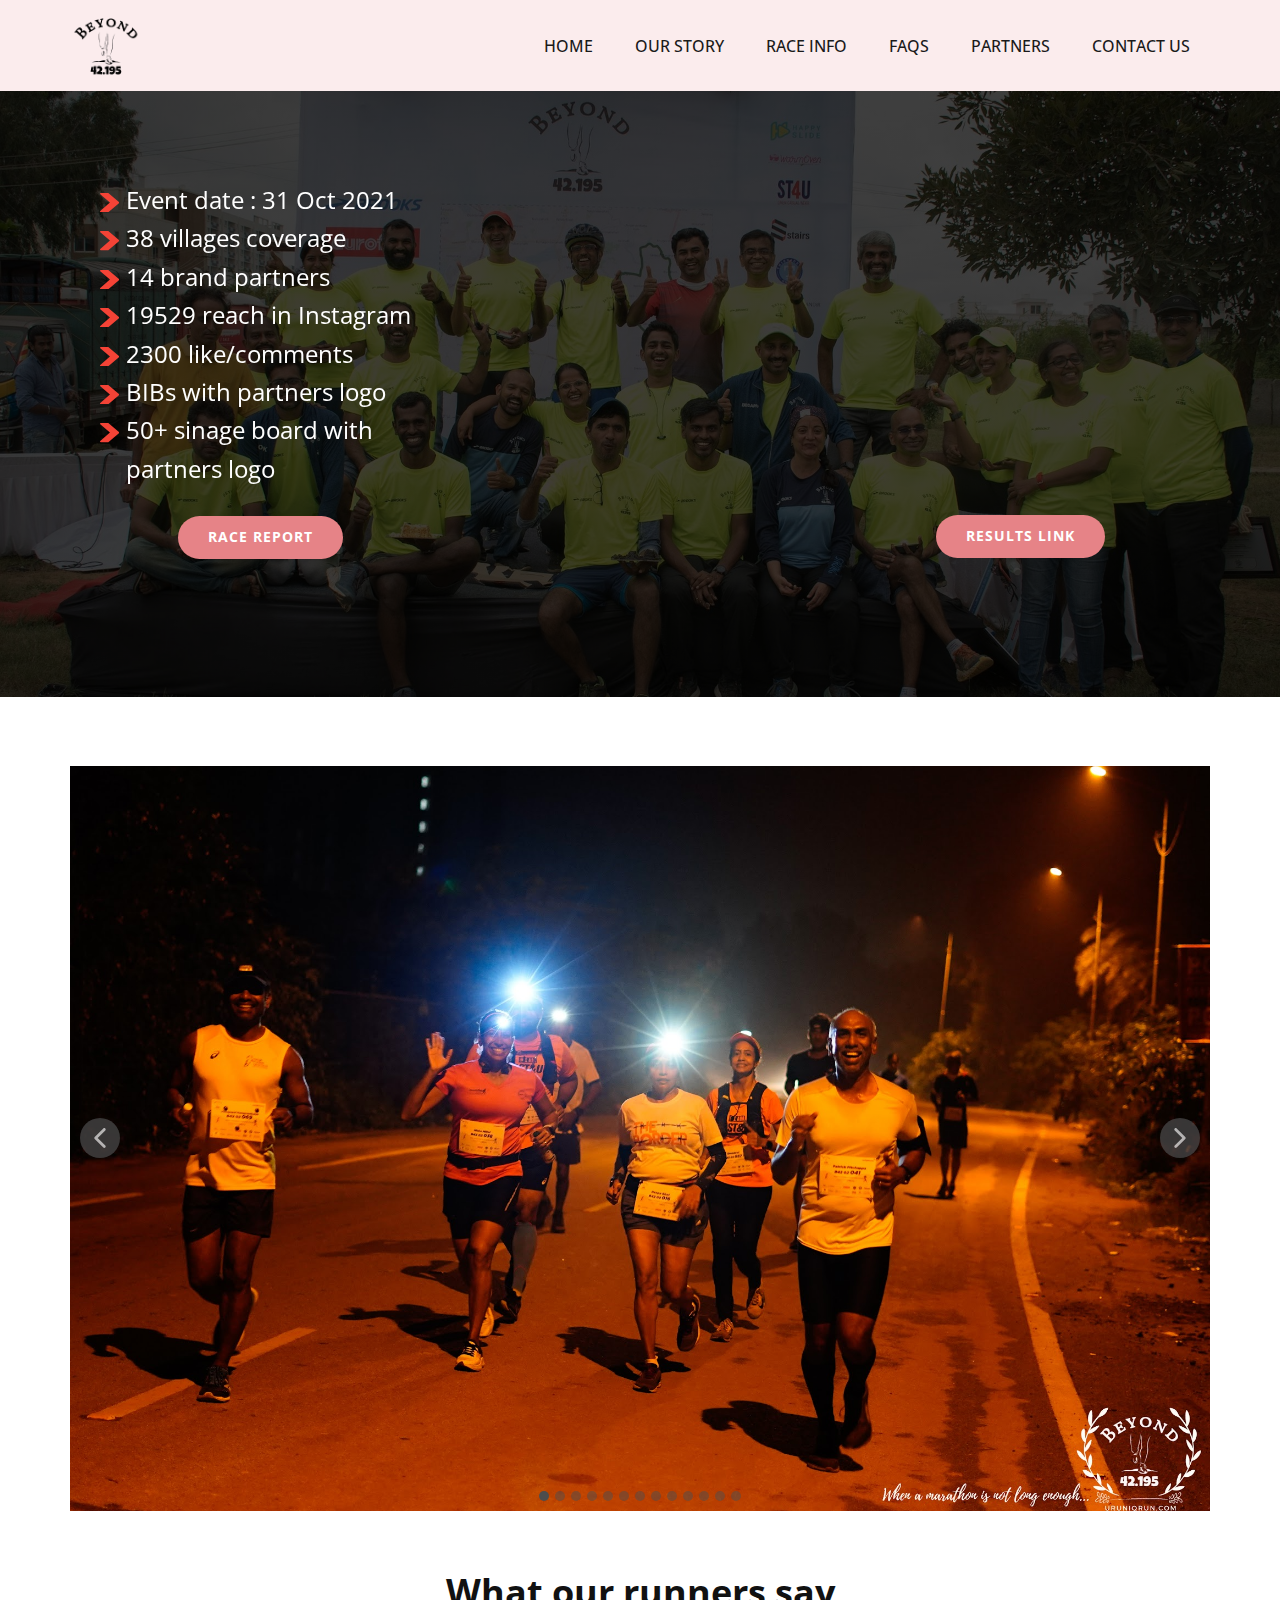
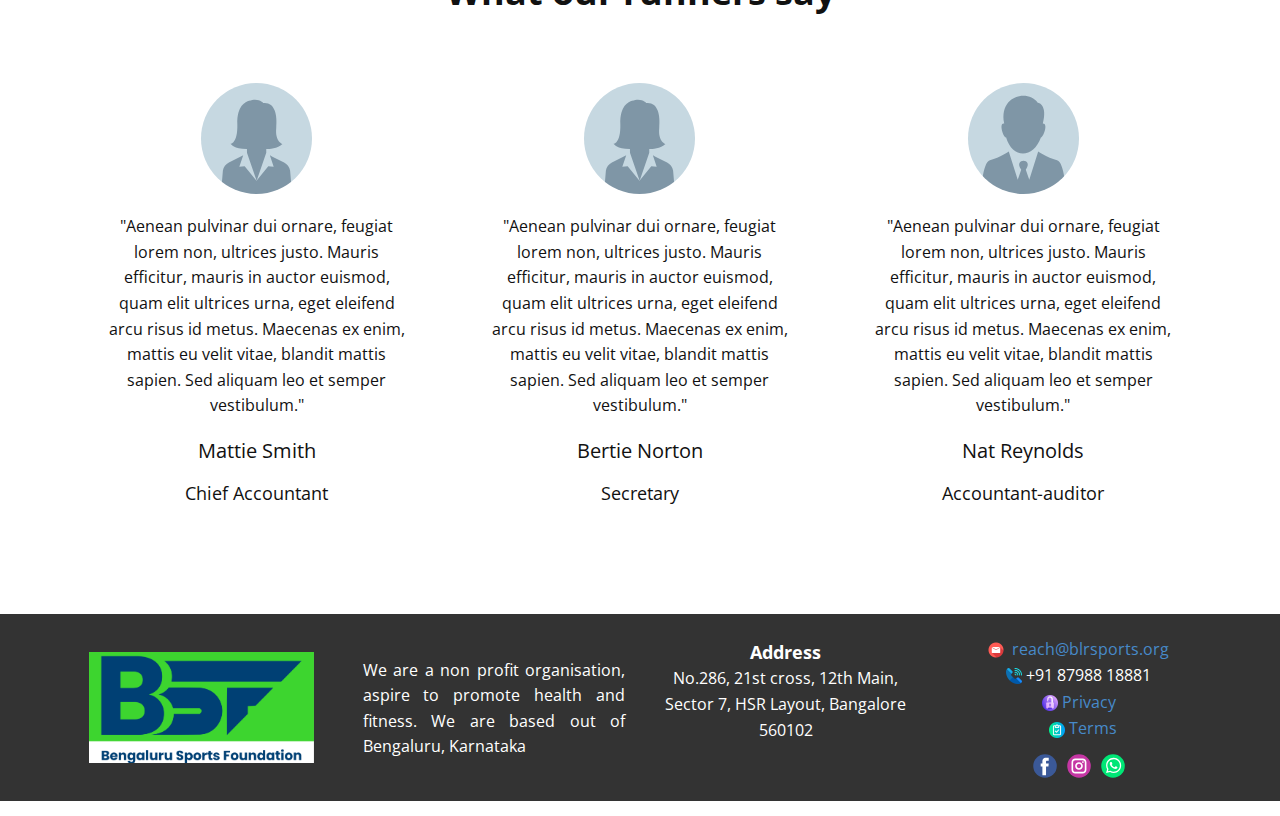
==== beyond_2nd.html @ 125b5e36 "first" ====
<!DOCTYPE html>
<html style="font-size: 16px;" lang="en"><head>
    <meta name="viewport" content="width=device-width, initial-scale=1.0">
    <meta charset="utf-8">
    <meta name="keywords" content="">
    <meta name="description" content="">
    <title>beyond_2nd</title>
    <link rel="stylesheet" href="nicepage.css" media="screen">
<link rel="stylesheet" href="beyond_2nd.css" media="screen">
    <script class="u-script" type="text/javascript" src="jquery.js" defer=""></script>
    <script class="u-script" type="text/javascript" src="nicepage.js" defer=""></script>
    <meta name="generator" content="Nicepage 4.13.4, nicepage.com">
    <link id="u-theme-google-font" rel="stylesheet" href="https://fonts.googleapis.com/css?family=Roboto:100,100i,300,300i,400,400i,500,500i,700,700i,900,900i|Open+Sans:300,300i,400,400i,500,500i,600,600i,700,700i,800,800i">
    <link id="u-page-google-font" rel="stylesheet" href="https://fonts.googleapis.com/css?family=Open+Sans:300,300i,400,400i,500,500i,600,600i,700,700i,800,800i">
    
    
    
    
    <script type="application/ld+json">{
		"@context": "http://schema.org",
		"@type": "Organization",
		"name": "Beyond42",
		"logo": "images/logo.png",
		"sameAs": [
				"https://www.facebook.com/Beyond42195-102800038735373/",
				"https://www.instagram.com/beyond42.195/",
				"https://wa.me/8978818881"
		]
}</script>
    <meta name="theme-color" content="#478ac9">
    <meta property="og:title" content="beyond_2nd">
    <meta property="og:description" content="">
    <meta property="og:type" content="website">
  </head>
  <body class="u-body u-xl-mode"><header class="u-align-right u-clearfix u-header u-palette-2-light-3 u-sticky u-sticky-6d81 u-header" id="sec-6bc1"><div class="u-clearfix u-sheet u-sheet-1">
        <a href="Home.html" data-page-id="2888325626" class="u-image u-logo u-image-1" data-image-width="316" data-image-height="316" title="Home">
          <img src="images/logo.png" class="u-logo-image u-logo-image-1">
        </a>
        <nav class="u-align-right u-menu u-menu-dropdown u-menu-open-right u-offcanvas u-menu-1">
          <div class="menu-collapse" style="font-size: 1rem; letter-spacing: 0px; text-transform: uppercase; font-weight: 500;">
            <a class="u-button-style u-custom-active-border-color u-custom-active-color u-custom-border u-custom-border-color u-custom-borders u-custom-hover-border-color u-custom-hover-color u-custom-left-right-menu-spacing u-custom-padding-bottom u-custom-text-active-color u-custom-text-color u-custom-text-hover-color u-custom-top-bottom-menu-spacing u-nav-link u-text-active-palette-1-base u-text-hover-palette-2-base" href="#">
              <svg class="u-svg-link" viewBox="0 0 24 24"><use xmlns:xlink="http://www.w3.org/1999/xlink" xlink:href="#menu-hamburger"></use></svg>
              <svg class="u-svg-content" version="1.1" id="menu-hamburger" viewBox="0 0 16 16" x="0px" y="0px" xmlns:xlink="http://www.w3.org/1999/xlink" xmlns="http://www.w3.org/2000/svg"><g><rect y="1" width="16" height="2"></rect><rect y="7" width="16" height="2"></rect><rect y="13" width="16" height="2"></rect>
</g></svg>
            </a>
          </div>
          <div class="u-custom-menu u-nav-container">
            <ul class="u-nav u-spacing-2 u-unstyled u-nav-1"><li class="u-nav-item"><a class="u-active-palette-2-base u-border-active-palette-1-base u-border-hover-palette-1-light-1 u-border-no-left u-border-no-right u-border-no-top u-button-style u-hover-palette-2-light-2 u-nav-link u-text-active-white u-text-grey-90 u-text-hover-black" href="Home.html#landing" data-page-id="2888325626" style="padding: 10px 20px;">Home</a>
</li><li class="u-nav-item"><a class="u-active-palette-2-base u-border-active-palette-1-base u-border-hover-palette-1-light-1 u-border-no-left u-border-no-right u-border-no-top u-button-style u-hover-palette-2-light-2 u-nav-link u-text-active-white u-text-grey-90 u-text-hover-black" href="Home.html#our-story" data-page-id="2888325626" style="padding: 10px 20px;">Our Story</a>
</li><li class="u-nav-item"><a class="u-active-palette-2-base u-border-active-palette-1-base u-border-hover-palette-1-light-1 u-border-no-left u-border-no-right u-border-no-top u-button-style u-hover-palette-2-light-2 u-nav-link u-text-active-white u-text-grey-90 u-text-hover-black" href="Home.html#race-info" data-page-id="2888325626" style="padding: 10px 20px;">Race Info</a>
</li><li class="u-nav-item"><a class="u-active-palette-2-base u-border-active-palette-1-base u-border-hover-palette-1-light-1 u-border-no-left u-border-no-right u-border-no-top u-button-style u-hover-palette-2-light-2 u-nav-link u-text-active-white u-text-grey-90 u-text-hover-black" href="Home.html#faq" data-page-id="2888325626" style="padding: 10px 20px;">FAQs</a>
</li><li class="u-nav-item"><a class="u-active-palette-2-base u-border-active-palette-1-base u-border-hover-palette-1-light-1 u-border-no-left u-border-no-right u-border-no-top u-button-style u-hover-palette-2-light-2 u-nav-link u-text-active-white u-text-grey-90 u-text-hover-black" href="Home.html#partners" data-page-id="2888325626" style="padding: 10px 20px;">Partners</a>
</li><li class="u-nav-item"><a class="u-active-palette-2-base u-border-active-palette-1-base u-border-hover-palette-1-light-1 u-border-no-left u-border-no-right u-border-no-top u-button-style u-hover-palette-2-light-2 u-nav-link u-text-active-white u-text-grey-90 u-text-hover-black" href="Home.html#contact" data-page-id="2888325626" style="padding: 10px 20px;">Contact us</a>
</li></ul>
          </div>
          <div class="u-custom-menu u-nav-container-collapse">
            <div class="u-black u-container-style u-inner-container-layout u-opacity u-opacity-95 u-sidenav">
              <div class="u-inner-container-layout u-sidenav-overflow">
                <div class="u-menu-close"></div>
                <ul class="u-align-center u-nav u-popupmenu-items u-unstyled u-nav-2"><li class="u-nav-item"><a class="u-button-style u-nav-link" href="Home.html#landing" data-page-id="2888325626">Home</a>
</li><li class="u-nav-item"><a class="u-button-style u-nav-link" href="Home.html#our-story" data-page-id="2888325626">Our Story</a>
</li><li class="u-nav-item"><a class="u-button-style u-nav-link" href="Home.html#race-info" data-page-id="2888325626">Race Info</a>
</li><li class="u-nav-item"><a class="u-button-style u-nav-link" href="Home.html#faq" data-page-id="2888325626">FAQs</a>
</li><li class="u-nav-item"><a class="u-button-style u-nav-link" href="Home.html#partners" data-page-id="2888325626">Partners</a>
</li><li class="u-nav-item"><a class="u-button-style u-nav-link" href="Home.html#contact" data-page-id="2888325626">Contact us</a>
</li></ul>
              </div>
            </div>
            <div class="u-black u-menu-overlay u-opacity u-opacity-70"></div>
          </div>
        </nav>
      </div></header> 
    <section class="u-clearfix u-image u-shading u-section-1" id="sec-5881" data-image-width="2073" data-image-height="1382">
      <div class="u-clearfix u-sheet u-sheet-1">
        <div class="u-clearfix u-expanded-width u-layout-wrap u-layout-wrap-1">
          <div class="u-layout">
            <div class="u-layout-row">
              <div class="u-container-style u-layout-cell u-size-20 u-layout-cell-1">
                <div class="u-container-layout u-container-layout-1">
                  <ul class="u-custom-font u-custom-list u-font-open-sans u-text u-text-1" data-animation-name="customAnimationIn" data-animation-duration="2000">
                    <li>
                      <div class="u-list-icon u-list-icon-1">
                        <svg class="u-svg-content" viewBox="0 0 416.006 416.006" id="svg-2e54"><path d="m410.406 195.843-224-192c-2.88-2.496-6.592-3.84-10.4-3.84h-160c-6.688 0-12.672 4.16-15.008 10.464-2.336 6.272-.48 13.344 4.608 17.696l209.824 179.84-209.824 179.84c-5.088 4.384-6.912 11.424-4.608 17.728 2.336 6.272 8.32 10.432 15.008 10.432h160c3.808 0 7.52-1.376 10.4-3.84l224-192.032c3.584-3.04 5.6-7.456 5.6-12.128s-2.016-9.12-5.6-12.16z" fill="currentColor"></path></svg>
                      </div>Event date : 31 Oct 2021
                    </li>
                    <li>
                      <div class="u-list-icon u-list-icon-2">
                        <svg class="u-svg-content" viewBox="0 0 416.006 416.006" id="svg-2e54"><path d="m410.406 195.843-224-192c-2.88-2.496-6.592-3.84-10.4-3.84h-160c-6.688 0-12.672 4.16-15.008 10.464-2.336 6.272-.48 13.344 4.608 17.696l209.824 179.84-209.824 179.84c-5.088 4.384-6.912 11.424-4.608 17.728 2.336 6.272 8.32 10.432 15.008 10.432h160c3.808 0 7.52-1.376 10.4-3.84l224-192.032c3.584-3.04 5.6-7.456 5.6-12.128s-2.016-9.12-5.6-12.16z" fill="currentColor"></path></svg>
                      </div>38 villages coverage
                    </li>
                    <li>
                      <div class="u-list-icon u-list-icon-1">
                        <svg class="u-svg-content" viewBox="0 0 416.006 416.006" id="svg-2e54"><path d="m410.406 195.843-224-192c-2.88-2.496-6.592-3.84-10.4-3.84h-160c-6.688 0-12.672 4.16-15.008 10.464-2.336 6.272-.48 13.344 4.608 17.696l209.824 179.84-209.824 179.84c-5.088 4.384-6.912 11.424-4.608 17.728 2.336 6.272 8.32 10.432 15.008 10.432h160c3.808 0 7.52-1.376 10.4-3.84l224-192.032c3.584-3.04 5.6-7.456 5.6-12.128s-2.016-9.12-5.6-12.16z" fill="currentColor"></path></svg>
                      </div>14 brand partners
                    </li>
                    <li>
                      <div class="u-list-icon u-list-icon-1">
                        <svg class="u-svg-content" viewBox="0 0 416.006 416.006" id="svg-2e54"><path d="m410.406 195.843-224-192c-2.88-2.496-6.592-3.84-10.4-3.84h-160c-6.688 0-12.672 4.16-15.008 10.464-2.336 6.272-.48 13.344 4.608 17.696l209.824 179.84-209.824 179.84c-5.088 4.384-6.912 11.424-4.608 17.728 2.336 6.272 8.32 10.432 15.008 10.432h160c3.808 0 7.52-1.376 10.4-3.84l224-192.032c3.584-3.04 5.6-7.456 5.6-12.128s-2.016-9.12-5.6-12.16z" fill="currentColor"></path></svg>
                      </div> 19529 reach in Instagram&nbsp;
                    </li>
                    <li>
                      <div class="u-list-icon u-list-icon-1">
                        <svg class="u-svg-content" viewBox="0 0 416.006 416.006" id="svg-2e54"><path d="m410.406 195.843-224-192c-2.88-2.496-6.592-3.84-10.4-3.84h-160c-6.688 0-12.672 4.16-15.008 10.464-2.336 6.272-.48 13.344 4.608 17.696l209.824 179.84-209.824 179.84c-5.088 4.384-6.912 11.424-4.608 17.728 2.336 6.272 8.32 10.432 15.008 10.432h160c3.808 0 7.52-1.376 10.4-3.84l224-192.032c3.584-3.04 5.6-7.456 5.6-12.128s-2.016-9.12-5.6-12.16z" fill="currentColor"></path></svg>
                      </div>2300 like/comments
                    </li>
                    <li>
                      <div class="u-list-icon u-list-icon-6">
                        <svg class="u-svg-content" viewBox="0 0 416.006 416.006" id="svg-2e54"><path d="m410.406 195.843-224-192c-2.88-2.496-6.592-3.84-10.4-3.84h-160c-6.688 0-12.672 4.16-15.008 10.464-2.336 6.272-.48 13.344 4.608 17.696l209.824 179.84-209.824 179.84c-5.088 4.384-6.912 11.424-4.608 17.728 2.336 6.272 8.32 10.432 15.008 10.432h160c3.808 0 7.52-1.376 10.4-3.84l224-192.032c3.584-3.04 5.6-7.456 5.6-12.128s-2.016-9.12-5.6-12.16z" fill="currentColor"></path></svg>
                      </div>BIBs with partners logo
                    </li>
                    <li>
                      <div class="u-list-icon u-list-icon-1">
                        <svg class="u-svg-content" viewBox="0 0 416.006 416.006" id="svg-2e54"><path d="m410.406 195.843-224-192c-2.88-2.496-6.592-3.84-10.4-3.84h-160c-6.688 0-12.672 4.16-15.008 10.464-2.336 6.272-.48 13.344 4.608 17.696l209.824 179.84-209.824 179.84c-5.088 4.384-6.912 11.424-4.608 17.728 2.336 6.272 8.32 10.432 15.008 10.432h160c3.808 0 7.52-1.376 10.4-3.84l224-192.032c3.584-3.04 5.6-7.456 5.6-12.128s-2.016-9.12-5.6-12.16z" fill="currentColor"></path></svg>
                      </div>50+ sinage board with partners logo
                    </li>
                  </ul>
                  <a href="https://nicepage.review" class="u-border-none u-btn u-btn-round u-button-style u-hover-palette-2-light-3 u-palette-2-light-1 u-radius-50 u-btn-1"> RACE REPORT</a>
                </div>
              </div>
              <div class="u-container-style u-layout-cell u-size-20 u-layout-cell-2">
                <div class="u-container-layout u-valign-top u-container-layout-2">
                  <ul class="u-custom-font u-custom-list u-font-open-sans u-text u-text-default u-text-2" data-animation-name="customAnimationIn" data-animation-duration="1500" data-animation-delay="1750">
                    <li>
                      <div class="u-list-icon u-text-custom-color-2 u-list-icon-8">
                        <svg class="u-svg-content" viewBox="0 0 416.006 416.006" id="svg-db59"><path d="m410.406 195.843-224-192c-2.88-2.496-6.592-3.84-10.4-3.84h-160c-6.688 0-12.672 4.16-15.008 10.464-2.336 6.272-.48 13.344 4.608 17.696l209.824 179.84-209.824 179.84c-5.088 4.384-6.912 11.424-4.608 17.728 2.336 6.272 8.32 10.432 15.008 10.432h160c3.808 0 7.52-1.376 10.4-3.84l224-192.032c3.584-3.04 5.6-7.456 5.6-12.128s-2.016-9.12-5.6-12.16z" fill="currentColor"></path></svg>
                      </div>80 ultra marathoner registrations
                    </li>
                    <li>
                      <div class="u-list-icon u-text-custom-color-2 u-list-icon-9">
                        <svg class="u-svg-content" viewBox="0 0 416.006 416.006" id="svg-db59"><path d="m410.406 195.843-224-192c-2.88-2.496-6.592-3.84-10.4-3.84h-160c-6.688 0-12.672 4.16-15.008 10.464-2.336 6.272-.48 13.344 4.608 17.696l209.824 179.84-209.824 179.84c-5.088 4.384-6.912 11.424-4.608 17.728 2.336 6.272 8.32 10.432 15.008 10.432h160c3.808 0 7.52-1.376 10.4-3.84l224-192.032c3.584-3.04 5.6-7.456 5.6-12.128s-2.016-9.12-5.6-12.16z" fill="currentColor"></path></svg>
                      </div>Key runners from 15 running groups
                    </li>
                    <li>
                      <div class="u-list-icon u-text-custom-color-2 u-list-icon-10">
                        <svg class="u-svg-content" viewBox="0 0 416.006 416.006" id="svg-db59"><path d="m410.406 195.843-224-192c-2.88-2.496-6.592-3.84-10.4-3.84h-160c-6.688 0-12.672 4.16-15.008 10.464-2.336 6.272-.48 13.344 4.608 17.696l209.824 179.84-209.824 179.84c-5.088 4.384-6.912 11.424-4.608 17.728 2.336 6.272 8.32 10.432 15.008 10.432h160c3.808 0 7.52-1.376 10.4-3.84l224-192.032c3.584-3.04 5.6-7.456 5.6-12.128s-2.016-9.12-5.6-12.16z" fill="currentColor"></path></svg>
                      </div>35 debutants
                    </li>
                    <li>
                      <div class="u-list-icon u-text-custom-color-2 u-list-icon-11">
                        <svg class="u-svg-content" viewBox="0 0 416.006 416.006" id="svg-db59"><path d="m410.406 195.843-224-192c-2.88-2.496-6.592-3.84-10.4-3.84h-160c-6.688 0-12.672 4.16-15.008 10.464-2.336 6.272-.48 13.344 4.608 17.696l209.824 179.84-209.824 179.84c-5.088 4.384-6.912 11.424-4.608 17.728 2.336 6.272 8.32 10.432 15.008 10.432h160c3.808 0 7.52-1.376 10.4-3.84l224-192.032c3.584-3.04 5.6-7.456 5.6-12.128s-2.016-9.12-5.6-12.16z" fill="currentColor"></path></svg>
                      </div>100+ volunteers
                    </li>
                    <li>
                      <div class="u-list-icon u-text-custom-color-2 u-list-icon-12">
                        <svg class="u-svg-content" viewBox="0 0 416.006 416.006" id="svg-db59"><path d="m410.406 195.843-224-192c-2.88-2.496-6.592-3.84-10.4-3.84h-160c-6.688 0-12.672 4.16-15.008 10.464-2.336 6.272-.48 13.344 4.608 17.696l209.824 179.84-209.824 179.84c-5.088 4.384-6.912 11.424-4.608 17.728 2.336 6.272 8.32 10.432 15.008 10.432h160c3.808 0 7.52-1.376 10.4-3.84l224-192.032c3.584-3.04 5.6-7.456 5.6-12.128s-2.016-9.12-5.6-12.16z" fill="currentColor"></path></svg>
                      </div>13 dedicated team members
                    </li>
                    <li>
                      <div class="u-list-icon u-text-custom-color-2 u-list-icon-8">
                        <svg class="u-svg-content" viewBox="0 0 416.006 416.006" id="svg-db59"><path d="m410.406 195.843-224-192c-2.88-2.496-6.592-3.84-10.4-3.84h-160c-6.688 0-12.672 4.16-15.008 10.464-2.336 6.272-.48 13.344 4.608 17.696l209.824 179.84-209.824 179.84c-5.088 4.384-6.912 11.424-4.608 17.728 2.336 6.272 8.32 10.432 15.008 10.432h160c3.808 0 7.52-1.376 10.4-3.84l224-192.032c3.584-3.04 5.6-7.456 5.6-12.128s-2.016-9.12-5.6-12.16z" fill="currentColor"></path></svg>
                      </div>17 AID stations
                    </li>
                  </ul>
                </div>
              </div>
              <div class="u-container-style u-layout-cell u-size-20 u-layout-cell-3">
                <div class="u-container-layout u-container-layout-3">
                  <ul class="u-custom-font u-custom-list u-font-open-sans u-text u-text-3" data-animation-name="customAnimationIn" data-animation-duration="2000" data-animation-delay="3000">
                    <li>
                      <div class="u-list-icon u-list-icon-14">
                        <svg class="u-svg-content" viewBox="-48 0 448 448" id="svg-e0c8"><path d="m256 0h-160l-96 224h160l-64 224 256-320h-160zm0 0" fill="currentColor"></path></svg>
                      </div>All runners completed
                    </li>
                    <li>
                      <div class="u-list-icon u-list-icon-15">
                        <svg class="u-svg-content" viewBox="-48 0 448 448" id="svg-e0c8"><path d="m256 0h-160l-96 224h160l-64 224 256-320h-160zm0 0" fill="currentColor"></path></svg>
                      </div>First runner completed in 3 hours 59 minutes
                    </li>
                    <li>
                      <div class="u-list-icon u-list-icon-16">
                        <svg class="u-svg-content" viewBox="-48 0 448 448" id="svg-e0c8"><path d="m256 0h-160l-96 224h160l-64 224 256-320h-160zm0 0" fill="currentColor"></path></svg>
                      </div>14 brand partners
                    </li>
                    <li>
                      <div class="u-list-icon u-list-icon-17">
                        <svg class="u-svg-content" viewBox="-48 0 448 448" id="svg-e0c8"><path d="m256 0h-160l-96 224h160l-64 224 256-320h-160zm0 0" fill="currentColor"></path></svg>
                      </div> Last runner completed in 7 hours 39 minutes
                    </li>
                  </ul>
                  <a href="https://nicepage.review" class="u-border-none u-btn u-btn-round u-button-style u-hover-palette-2-light-3 u-palette-2-light-1 u-radius-50 u-btn-2"> RESULTS LINK</a>
                </div>
              </div>
            </div>
          </div>
        </div>
      </div>
    </section>
    <section class="u-align-center u-clearfix u-section-2" id="sec-0605">
      <div class="u-clearfix u-sheet u-sheet-1">
        <h2 class="u-text u-text-1">Sample Headline</h2>
        <div class="u-carousel u-expanded-width u-gallery u-gallery-slider u-layout-carousel u-lightbox u-no-transition u-show-text-on-hover u-gallery-1" id="carousel-d2d5" data-interval="5000" data-u-ride="carousel">
          <ol class="u-absolute-hcenter u-carousel-indicators u-carousel-indicators-1">
            <li data-u-target="#carousel-d2d5" data-u-slide-to="0" class="u-active u-grey-70 u-shape-circle" style="width: 10px; height: 10px;"></li>
            <li data-u-target="#carousel-d2d5" data-u-slide-to="1" class="u-grey-70 u-shape-circle" style="width: 10px; height: 10px;"></li>
            <li data-u-target="#carousel-d2d5" data-u-slide-to="2" class="u-grey-70 u-shape-circle" style="width: 10px; height: 10px;"></li>
            <li data-u-target="#carousel-d2d5" data-u-slide-to="3" class="u-grey-70 u-shape-circle" style="width: 10px; height: 10px;"></li>
            <li data-u-target="#carousel-d2d5" data-u-slide-to="4" class="u-grey-70 u-shape-circle" style="width: 10px; height: 10px;"></li>
            <li data-u-target="#carousel-d2d5" data-u-slide-to="5" class="u-grey-70 u-shape-circle" style="width: 10px; height: 10px;"></li>
            <li data-u-target="#carousel-d2d5" data-u-slide-to="6" class="u-grey-70 u-shape-circle" style="width: 10px; height: 10px;"></li>
            <li data-u-target="#carousel-d2d5" data-u-slide-to="7" class="u-grey-70 u-shape-circle" style="width: 10px; height: 10px;"></li>
            <li data-u-target="#carousel-d2d5" data-u-slide-to="8" class="u-grey-70 u-shape-circle" style="width: 10px; height: 10px;"></li>
            <li data-u-target="#carousel-d2d5" data-u-slide-to="9" class="u-grey-70 u-shape-circle" style="width: 10px; height: 10px;"></li>
            <li data-u-target="#carousel-d2d5" data-u-slide-to="10" class="u-grey-70 u-shape-circle" style="width: 10px; height: 10px;"></li>
            <li data-u-target="#carousel-d2d5" data-u-slide-to="11" class="u-grey-70 u-shape-circle" style="width: 10px; height: 10px;"></li>
            <li data-u-target="#carousel-d2d5" data-u-slide-to="12" class="u-grey-70 u-shape-circle" style="width: 10px; height: 10px;"></li>
          </ol>
          <div class="u-carousel-inner u-gallery-inner" role="listbox">
            <div class="u-active u-carousel-item u-effect-fade u-gallery-item u-carousel-item-1">
              <div class="u-back-slide" data-image-width="2074" data-image-height="1383">
                <img class="u-back-image u-expanded" src="images/1-19.jpeg">
              </div>
              <div class="u-align-center u-over-slide u-shading u-valign-bottom u-over-slide-1">
                <h3 class="u-gallery-heading">Starts when the city sleeps</h3>
                <p class="u-gallery-text"></p>
              </div>
            </div>
            <div class="u-carousel-item u-effect-fade u-gallery-item u-carousel-item-2">
              <div class="u-back-slide" data-image-width="1920" data-image-height="1280">
                <img class="u-back-image u-expanded" src="images/2-31.jpeg">
              </div>
              <div class="u-align-center u-over-slide u-shading u-valign-bottom u-over-slide-2">
                <h3 class="u-gallery-heading"></h3>
                <p class="u-gallery-text"></p>
              </div>
            </div>
            <div class="u-carousel-item u-effect-fade u-gallery-item u-carousel-item-3" data-image-width="1920" data-image-height="1282">
              <div class="u-back-slide" data-image-width="1920" data-image-height="1280">
                <img class="u-back-image u-expanded" src="images/3-23.jpeg">
              </div>
              <div class="u-align-center u-over-slide u-shading u-valign-bottom u-over-slide-3">
                <h3 class="u-gallery-heading"></h3>
                <p class="u-gallery-text"></p>
              </div>
              <style data-mode="XL"></style>
              <style data-mode="LG"></style>
              <style data-mode="MD"></style>
              <style data-mode="SM"></style>
              <style data-mode="XS"></style>
            </div>
            <div class="u-carousel-item u-effect-fade u-gallery-item u-carousel-item-4" data-image-width="1920" data-image-height="1280">
              <div class="u-back-slide" data-image-width="1920" data-image-height="1280">
                <img class="u-back-image u-expanded" src="images/5.jpeg">
              </div>
              <div class="u-align-center u-over-slide u-shading u-valign-bottom u-over-slide-4">
                <h3 class="u-gallery-heading"></h3>
                <p class="u-gallery-text"></p>
              </div>
              <style data-mode="XL"></style>
              <style data-mode="LG"></style>
              <style data-mode="MD"></style>
              <style data-mode="SM"></style>
              <style data-mode="XS"></style>
            </div>
            <div class="u-carousel-item u-effect-fade u-gallery-item u-carousel-item-5" data-image-width="1920" data-image-height="1280">
              <div class="u-back-slide" data-image-width="1920" data-image-height="1280">
                <img class="u-back-image u-expanded" src="images/6.jpeg" alt="Route full of greenary">
              </div>
              <div class="u-align-center u-over-slide u-shading u-valign-bottom u-over-slide-5">
                <h3 class="u-gallery-heading">Route full of greenary</h3>
                <p class="u-gallery-text"></p>
              </div>
              <style data-mode="XL"></style>
              <style data-mode="LG"></style>
              <style data-mode="MD"></style>
              <style data-mode="SM"></style>
              <style data-mode="XS"></style>
            </div>
            <div class="u-carousel-item u-effect-fade u-gallery-item u-carousel-item-6" data-image-width="1920" data-image-height="1280">
              <div class="u-back-slide">
                <img class="u-back-image u-expanded" src="images/9.jpeg" alt="We support you everywhere">
              </div>
              <div class="u-align-center u-over-slide u-shading u-valign-bottom u-over-slide-6">
                <h3 class="u-gallery-heading">We support you everywhere</h3>
                <p class="u-gallery-text"></p>
              </div>
              <style data-mode="XL"></style>
              <style data-mode="LG"></style>
              <style data-mode="MD"></style>
              <style data-mode="SM"></style>
              <style data-mode="XS"></style>
            </div>
            <div class="u-carousel-item u-effect-fade u-gallery-item u-carousel-item-7" data-image-width="1920" data-image-height="1280">
              <div class="u-back-slide">
                <img class="u-back-image u-expanded" src="images/8.jpeg" alt="Get smitten by green">
              </div>
              <div class="u-align-center u-over-slide u-shading u-valign-bottom u-over-slide-7">
                <h3 class="u-gallery-heading">Get smitten by green</h3>
                <p class="u-gallery-text"></p>
              </div>
              <style data-mode="XL"></style>
              <style data-mode="LG"></style>
              <style data-mode="MD"></style>
              <style data-mode="SM"></style>
              <style data-mode="XS"></style>
            </div>
            <div class="u-carousel-item u-effect-fade u-gallery-item u-carousel-item-8" data-image-width="1920" data-image-height="1280">
              <div class="u-back-slide" data-image-width="1920" data-image-height="1282">
                <img class="u-back-image u-expanded" src="images/4.jpeg">
              </div>
              <div class="u-align-center u-over-slide u-shading u-valign-bottom u-over-slide-8">
                <h3 class="u-gallery-heading"></h3>
                <p class="u-gallery-text"></p>
              </div>
              <style data-mode="XL"></style>
              <style data-mode="LG"></style>
              <style data-mode="MD"></style>
              <style data-mode="SM"></style>
              <style data-mode="XS"></style>
            </div>
            <div class="u-carousel-item u-effect-fade u-gallery-item u-carousel-item-9" data-image-width="1920" data-image-height="1282">
              <div class="u-back-slide">
                <img class="u-back-image u-expanded" src="images/12.jpeg">
              </div>
              <div class="u-align-center u-over-slide u-shading u-valign-bottom u-over-slide-9">
                <h3 class="u-gallery-heading"></h3>
                <p class="u-gallery-text"></p>
              </div>
              <style data-mode="XL"></style>
              <style data-mode="LG"></style>
              <style data-mode="MD"></style>
              <style data-mode="SM"></style>
              <style data-mode="XS"></style>
            </div>
            <div class="u-carousel-item u-effect-fade u-gallery-item u-carousel-item-10" data-image-width="1920" data-image-height="1282">
              <div class="u-back-slide">
                <img class="u-back-image u-expanded" src="images/11.jpeg" alt="Yes, thats route too">
              </div>
              <div class="u-align-center u-over-slide u-shading u-valign-bottom u-over-slide-10">
                <h3 class="u-gallery-heading">Yes, thats route too</h3>
                <p class="u-gallery-text"></p>
              </div>
              <style data-mode="XL"></style>
              <style data-mode="LG"></style>
              <style data-mode="MD"></style>
              <style data-mode="SM"></style>
              <style data-mode="XS"></style>
            </div>
            <div class="u-carousel-item u-effect-fade u-gallery-item u-carousel-item-11" data-image-width="1920" data-image-height="1282">
              <div class="u-back-slide">
                <img class="u-back-image u-expanded" src="images/14.jpeg">
              </div>
              <div class="u-align-center u-over-slide u-shading u-valign-bottom u-over-slide-11">
                <h3 class="u-gallery-heading"></h3>
                <p class="u-gallery-text"></p>
              </div>
              <style data-mode="XL"></style>
              <style data-mode="LG"></style>
              <style data-mode="MD"></style>
              <style data-mode="SM"></style>
              <style data-mode="XS"></style>
            </div>
            <div class="u-carousel-item u-effect-fade u-gallery-item u-carousel-item-12" data-image-width="1920" data-image-height="1282">
              <div class="u-back-slide" data-image-width="1920" data-image-height="1280">
                <img class="u-back-image u-expanded" src="images/13.jpeg">
              </div>
              <div class="u-align-center u-over-slide u-shading u-valign-bottom u-over-slide-12">
                <h3 class="u-gallery-heading"></h3>
                <p class="u-gallery-text"></p>
              </div>
              <style data-mode="XL"></style>
              <style data-mode="LG"></style>
              <style data-mode="MD"></style>
              <style data-mode="SM"></style>
              <style data-mode="XS"></style>
            </div>
            <div class="u-carousel-item u-effect-fade u-gallery-item u-carousel-item-13" data-image-width="1920" data-image-height="1280">
              <div class="u-back-slide" data-image-width="1920" data-image-height="1280">
                <img class="u-back-image u-expanded" src="images/15.jpeg" alt="The Team">
              </div>
              <div class="u-align-center u-over-slide u-shading u-valign-bottom u-over-slide-13">
                <h3 class="u-gallery-heading">The Team</h3>
                <p class="u-gallery-text"></p>
              </div>
              <style data-mode="XL"></style>
              <style data-mode="LG"></style>
              <style data-mode="MD"></style>
              <style data-mode="SM"></style>
              <style data-mode="XS"></style>
            </div>
          </div>
          <a class="u-absolute-vcenter u-carousel-control u-carousel-control-prev u-grey-70 u-icon-circle u-opacity u-opacity-70 u-spacing-10 u-text-white u-carousel-control-1" href="#carousel-d2d5" role="button" data-u-slide="prev">
            <span aria-hidden="true">
              <svg viewBox="0 0 451.847 451.847"><path d="M97.141,225.92c0-8.095,3.091-16.192,9.259-22.366L300.689,9.27c12.359-12.359,32.397-12.359,44.751,0
c12.354,12.354,12.354,32.388,0,44.748L173.525,225.92l171.903,171.909c12.354,12.354,12.354,32.391,0,44.744
c-12.354,12.365-32.386,12.365-44.745,0l-194.29-194.281C100.226,242.115,97.141,234.018,97.141,225.92z"></path></svg>
            </span>
            <span class="sr-only">
              <svg viewBox="0 0 451.847 451.847"><path d="M97.141,225.92c0-8.095,3.091-16.192,9.259-22.366L300.689,9.27c12.359-12.359,32.397-12.359,44.751,0
c12.354,12.354,12.354,32.388,0,44.748L173.525,225.92l171.903,171.909c12.354,12.354,12.354,32.391,0,44.744
c-12.354,12.365-32.386,12.365-44.745,0l-194.29-194.281C100.226,242.115,97.141,234.018,97.141,225.92z"></path></svg>
            </span>
          </a>
          <a class="u-absolute-vcenter u-carousel-control u-carousel-control-next u-grey-70 u-icon-circle u-opacity u-opacity-70 u-spacing-10 u-text-white u-carousel-control-2" href="#carousel-d2d5" role="button" data-u-slide="next">
            <span aria-hidden="true">
              <svg viewBox="0 0 451.846 451.847"><path d="M345.441,248.292L151.154,442.573c-12.359,12.365-32.397,12.365-44.75,0c-12.354-12.354-12.354-32.391,0-44.744
L278.318,225.92L106.409,54.017c-12.354-12.359-12.354-32.394,0-44.748c12.354-12.359,32.391-12.359,44.75,0l194.287,194.284
c6.177,6.18,9.262,14.271,9.262,22.366C354.708,234.018,351.617,242.115,345.441,248.292z"></path></svg>
            </span>
            <span class="sr-only">
              <svg viewBox="0 0 451.846 451.847"><path d="M345.441,248.292L151.154,442.573c-12.359,12.365-32.397,12.365-44.75,0c-12.354-12.354-12.354-32.391,0-44.744
L278.318,225.92L106.409,54.017c-12.354-12.359-12.354-32.394,0-44.748c12.354-12.359,32.391-12.359,44.75,0l194.287,194.284
c6.177,6.18,9.262,14.271,9.262,22.366C354.708,234.018,351.617,242.115,345.441,248.292z"></path></svg>
            </span>
          </a>
        </div>
      </div>
    </section>
    <section class="u-align-center u-clearfix u-section-3" id="sec-5847">
      <div class="u-clearfix u-sheet u-sheet-1">
        <h2 class="u-text u-text-default u-text-1">What our runners say</h2>
        <div class="u-expanded-width u-list u-list-1">
          <div class="u-repeater u-repeater-1">
            <div class="u-align-center u-container-style u-list-item u-repeater-item">
              <div class="u-container-layout u-similar-container u-valign-top u-container-layout-1">
                <div alt="" class="u-image u-image-circle u-image-1" src="" data-image-width="256" data-image-height="256"></div>
                <p class="u-text u-text-2">"Aenean pulvinar dui ornare, feugiat lorem non, ultrices justo. Mauris efficitur, mauris in auctor euismod, quam elit ultrices urna, eget eleifend arcu risus id metus. Maecenas ex enim, mattis eu velit vitae, blandit mattis sapien. Sed aliquam leo et semper vestibulum."</p>
                <h5 class="u-text u-text-3">Mattie Smith</h5>
                <h6 class="u-text u-text-4">Chief Accountant</h6>
              </div>
            </div>
            <div class="u-align-center u-container-style u-list-item u-repeater-item">
              <div class="u-container-layout u-similar-container u-valign-top u-container-layout-2">
                <div alt="" class="u-image u-image-circle u-image-2" src="" data-image-width="256" data-image-height="256"></div>
                <p class="u-text u-text-5">"Aenean pulvinar dui ornare, feugiat lorem non, ultrices justo. Mauris efficitur, mauris in auctor euismod, quam elit ultrices urna, eget eleifend arcu risus id metus. Maecenas ex enim, mattis eu velit vitae, blandit mattis sapien. Sed aliquam leo et semper vestibulum."</p>
                <h5 class="u-text u-text-6">Bertie Norton</h5>
                <h6 class="u-text u-text-7">Secretary</h6>
              </div>
            </div>
            <div class="u-align-center u-container-style u-list-item u-repeater-item">
              <div class="u-container-layout u-similar-container u-valign-top u-container-layout-3">
                <div alt="" class="u-image u-image-circle u-image-3" src="" data-image-width="256" data-image-height="256"></div>
                <p class="u-text u-text-8">"Aenean pulvinar dui ornare, feugiat lorem non, ultrices justo. Mauris efficitur, mauris in auctor euismod, quam elit ultrices urna, eget eleifend arcu risus id metus. Maecenas ex enim, mattis eu velit vitae, blandit mattis sapien. Sed aliquam leo et semper vestibulum."</p>
                <h5 class="u-text u-text-9">Nat Reynolds</h5>
                <h6 class="u-text u-text-10">Accountant-auditor</h6>
              </div>
            </div>
          </div>
        </div>
      </div>
    </section>
    
    
    <footer class="u-clearfix u-footer u-grey-80" id="sec-55b0"><div class="u-clearfix u-sheet u-sheet-1">
        <div class="u-clearfix u-expanded-width u-gutter-30 u-layout-wrap u-layout-wrap-1">
          <div class="u-gutter-0 u-layout">
            <div class="u-layout-row">
              <div class="u-align-center-sm u-align-center-xs u-align-left-md u-align-left-xl u-container-style u-layout-cell u-left-cell u-size-15 u-layout-cell-1">
                <div class="u-container-layout u-container-layout-1">
                  <img class="u-expanded-width u-image u-image-default u-image-1" src="images/bsf-logo.png" alt="" data-image-width="1231" data-image-height="679">
                </div>
              </div>
              <div class="u-align-justify-lg u-align-justify-md u-align-justify-sm u-align-justify-xl u-container-style u-layout-cell u-size-15 u-layout-cell-2">
                <div class="u-container-layout u-container-layout-2">
                  <p class="u-text u-text-default u-text-1">We are a non profit organisation, aspire to promote health and fitness. We are based out of Bengaluru, Karnataka</p>
                </div>
              </div>
              <div class="u-align-center u-container-style u-layout-cell u-size-15 u-layout-cell-3">
                <div class="u-container-layout u-container-layout-3">
                  <p class="u-text u-text-2">
                    <span style="font-weight: 700; font-size: 1.125rem;">Address</span>
                    <br>No.286, 21st cross, 12th Main, Sector 7, HSR Layout, Bangalore 560102
                  </p>
                </div>
              </div>
              <div class="u-container-style u-layout-cell u-size-15 u-layout-cell-4">
                <div class="u-container-layout u-valign-middle u-container-layout-4">
                  <div class="u-align-center u-container-style u-expanded-width u-group u-shape-rectangle u-group-1">
                    <div class="u-container-layout u-valign-bottom">
                      <p class="u-text u-text-3"><span class="u-file-icon u-icon"><img src="images/6806987.png" alt=""></span> &nbsp;<a href="mailto:reach@blrsports.org" class="u-active-none u-border-none u-btn u-button-style u-hover-none u-none u-text-palette-1-base u-btn-1">reach@blrsports.org</a>
                        <br><span class="u-file-icon u-icon"><img src="images/561253.png" alt=""></span>&nbsp;+91 87988 18881<br><span class="u-file-icon u-icon u-icon-3"><img src="images/7477836.png" alt=""></span>&nbsp;<a href="Privacy.html" data-page-id="171068304" class="u-active-none u-border-none u-btn u-button-link u-button-style u-hover-none u-none u-text-palette-1-base u-btn-2" target="_blank">Privacy</a>
                        <br><span class="u-icon"></span>&nbsp; <span class="u-file-icon u-icon"><img src="images/1692465.png" alt=""></span>&nbsp;<a href="Terms.html" data-page-id="85112421" class="u-active-none u-border-none u-btn u-button-link u-button-style u-hover-none u-none u-text-palette-1-base u-btn-3">Terms</a>
                        <br>
                      </p>
                      <div class="u-align-center u-social-icons u-spacing-10 u-social-icons-1">
                        <a class="u-social-url" title="facebook" target="_blank" href="https://www.facebook.com/Beyond42195-102800038735373/"><span class="u-icon u-social-facebook u-social-icon u-icon-6"><svg class="u-svg-link" preserveAspectRatio="xMidYMin slice" viewBox="0 0 112 112" style=""><use xmlns:xlink="http://www.w3.org/1999/xlink" xlink:href="#svg-366a"></use></svg><svg class="u-svg-content" viewBox="0 0 112 112" x="0" y="0" id="svg-366a"><circle fill="currentColor" cx="56.1" cy="56.1" r="55"></circle><path fill="#FFFFFF" d="M73.5,31.6h-9.1c-1.4,0-3.6,0.8-3.6,3.9v8.5h12.6L72,58.3H60.8v40.8H43.9V58.3h-8V43.9h8v-9.2
            c0-6.7,3.1-17,17-17h12.5v13.9H73.5z"></path></svg></span>
                        </a>
                        <a class="u-social-url" title="instagram" target="_blank" href="https://www.instagram.com/beyond42.195/"><span class="u-icon u-social-icon u-social-instagram u-icon-7"><svg class="u-svg-link" preserveAspectRatio="xMidYMin slice" viewBox="0 0 112 112" style=""><use xmlns:xlink="http://www.w3.org/1999/xlink" xlink:href="#svg-f058"></use></svg><svg class="u-svg-content" viewBox="0 0 112 112" x="0" y="0" id="svg-f058"><circle fill="currentColor" cx="56.1" cy="56.1" r="55"></circle><path fill="#FFFFFF" d="M55.9,38.2c-9.9,0-17.9,8-17.9,17.9C38,66,46,74,55.9,74c9.9,0,17.9-8,17.9-17.9C73.8,46.2,65.8,38.2,55.9,38.2
            z M55.9,66.4c-5.7,0-10.3-4.6-10.3-10.3c-0.1-5.7,4.6-10.3,10.3-10.3c5.7,0,10.3,4.6,10.3,10.3C66.2,61.8,61.6,66.4,55.9,66.4z"></path><path fill="#FFFFFF" d="M74.3,33.5c-2.3,0-4.2,1.9-4.2,4.2s1.9,4.2,4.2,4.2s4.2-1.9,4.2-4.2S76.6,33.5,74.3,33.5z"></path><path fill="#FFFFFF" d="M73.1,21.3H38.6c-9.7,0-17.5,7.9-17.5,17.5v34.5c0,9.7,7.9,17.6,17.5,17.6h34.5c9.7,0,17.5-7.9,17.5-17.5V38.8
            C90.6,29.1,82.7,21.3,73.1,21.3z M83,73.3c0,5.5-4.5,9.9-9.9,9.9H38.6c-5.5,0-9.9-4.5-9.9-9.9V38.8c0-5.5,4.5-9.9,9.9-9.9h34.5
            c5.5,0,9.9,4.5,9.9,9.9V73.3z"></path></svg></span>
                        </a>
                        <a class="u-social-url" target="_blank" data-type="Whatsapp" title="Whatsapp" href="https://wa.me/8978818881"><span class="u-icon u-social-icon u-social-whatsapp u-icon-8"><svg class="u-svg-link" preserveAspectRatio="xMidYMin slice" viewBox="0 0 112 112" style=""><use xmlns:xlink="http://www.w3.org/1999/xlink" xlink:href="#svg-66d4"></use></svg><svg class="u-svg-content" viewBox="0 0 112 112" x="0" y="0" id="svg-66d4"><circle fill="currentColor" cx="56.1" cy="56.1" r="55"></circle><path fill="#FFFFFF" d="M83.8,28.3C77.2,21.7,68.4,18,59,18c-19.3,0-35.1,15.7-35.1,35.1c0,6.2,1.6,12.2,4.7,17.5l-5,18.2L42.2,84
	c5.1,2.8,10.9,4.3,16.8,4.3h0l0,0c19.3,0,35.1-15.7,35.1-35.1C94.1,43.8,90.5,35,83.8,28.3 M59,82.3L59,82.3
	c-5.2,0-10.4-1.4-14.9-4.1l-1.1-0.6l-11,2.9L35,69.8l-0.7-1.1c-2.9-4.6-4.5-10-4.5-15.5C29.8,37,42.9,24,59,24
	c7.8,0,15.1,3,20.6,8.6c5.5,5.5,8.5,12.8,8.5,20.6C88.2,69.2,75.1,82.3,59,82.3 M75,60.5c-0.9-0.4-5.2-2.6-6-2.9
	c-0.8-0.3-1.4-0.4-2,0.4s-2.3,2.9-2.8,3.4c-0.5,0.6-1,0.7-1.9,0.2c-0.9-0.4-3.7-1.4-7.1-4.4c-2.6-2.3-4.4-5.2-4.9-6.1
	c-0.5-0.9-0.1-1.4,0.4-1.8c0.4-0.4,0.9-1,1.3-1.5c0.4-0.5,0.6-0.9,0.9-1.5c0.3-0.6,0.1-1.1-0.1-1.5c-0.2-0.4-2-4.8-2.7-6.5
	c-0.7-1.7-1.4-1.5-2-1.5c-0.5,0-1.1,0-1.7,0c-0.6,0-1.5,0.2-2.3,1.1c-0.8,0.9-3.1,3-3.1,7.3c0,4.3,3.1,8.5,3.6,9.1
	c0.4,0.6,6.2,9.4,15,13.2c2.1,0.9,3.7,1.4,5,1.8c2.1,0.7,4,0.6,5.5,0.3c1.7-0.3,5.2-2.1,5.9-4.2c0.7-2,0.7-3.8,0.5-4.2
	C76.5,61.1,75.9,60.9,75,60.5"></path></svg></span>
                        </a>
                      </div>
                    </div>
                  </div>
                </div>
              </div>
            </div>
          </div>
        </div>
      </div></footer>
  
</body></html>
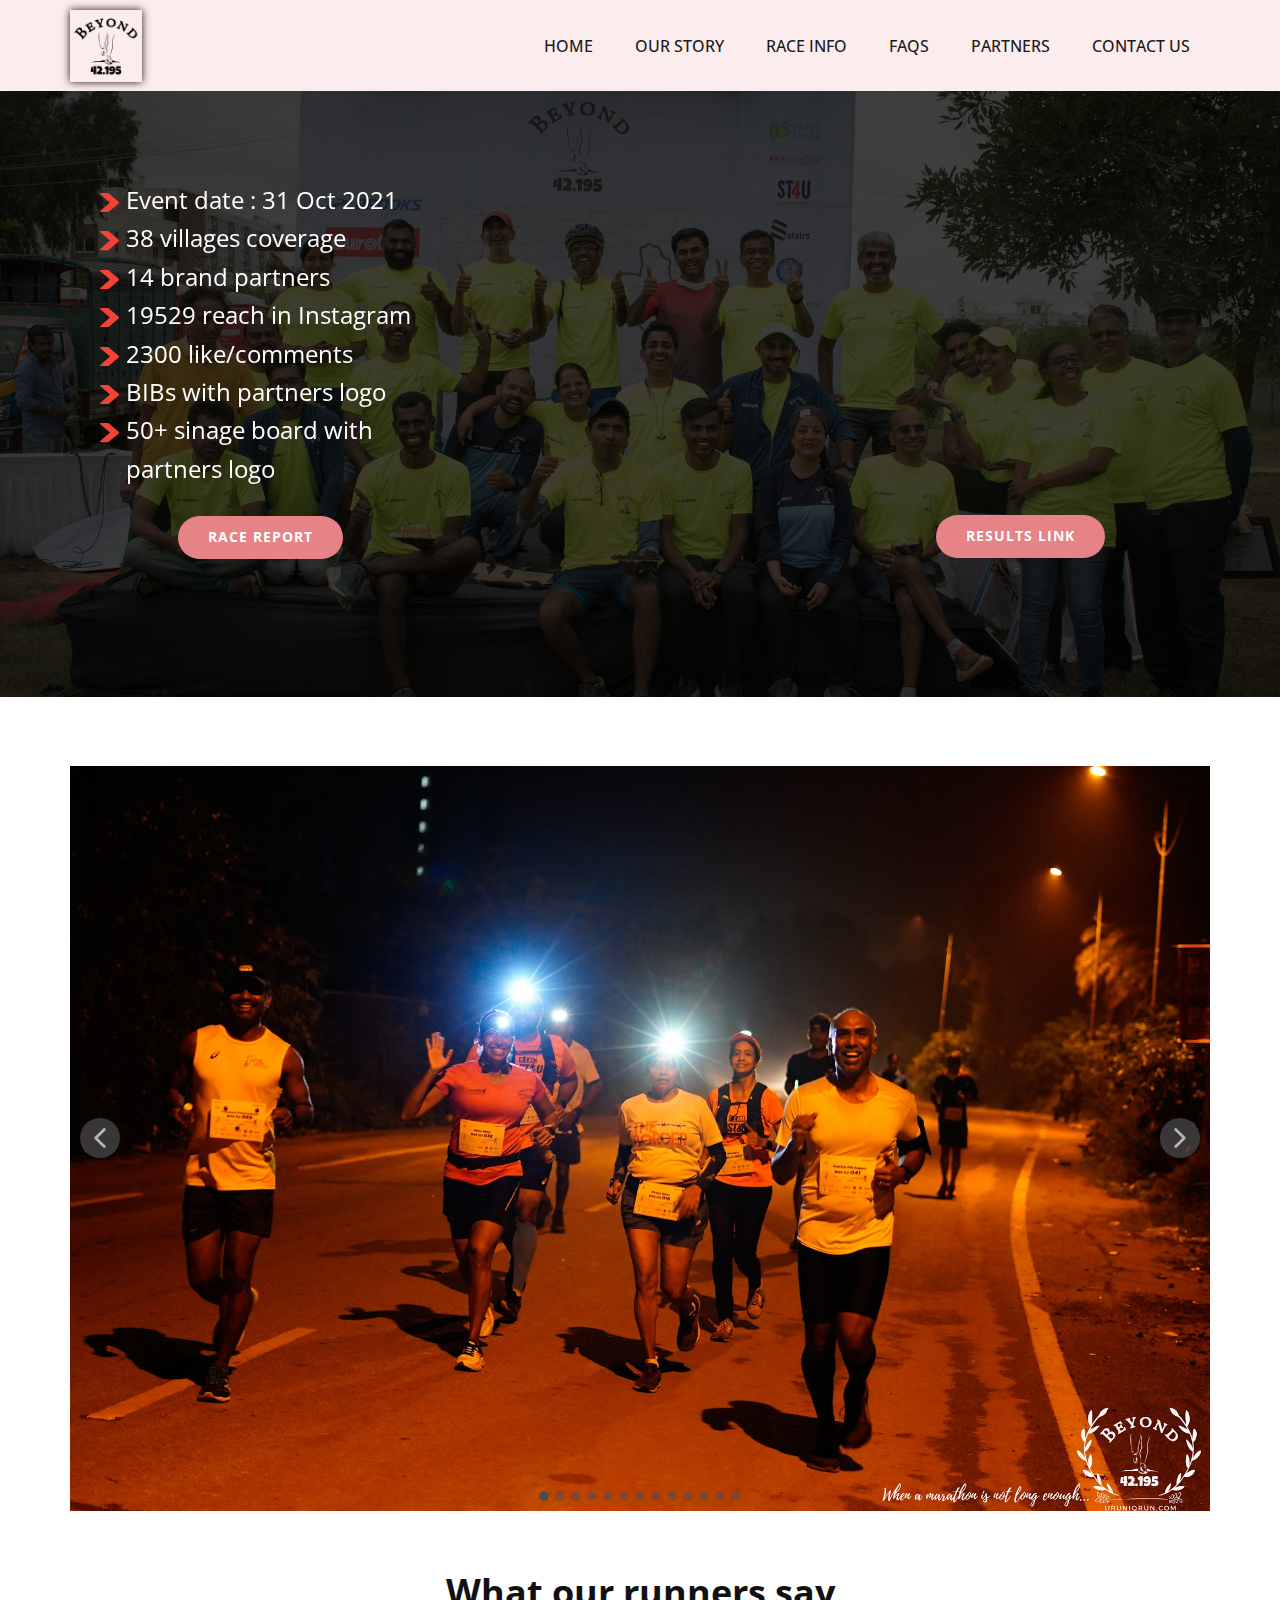
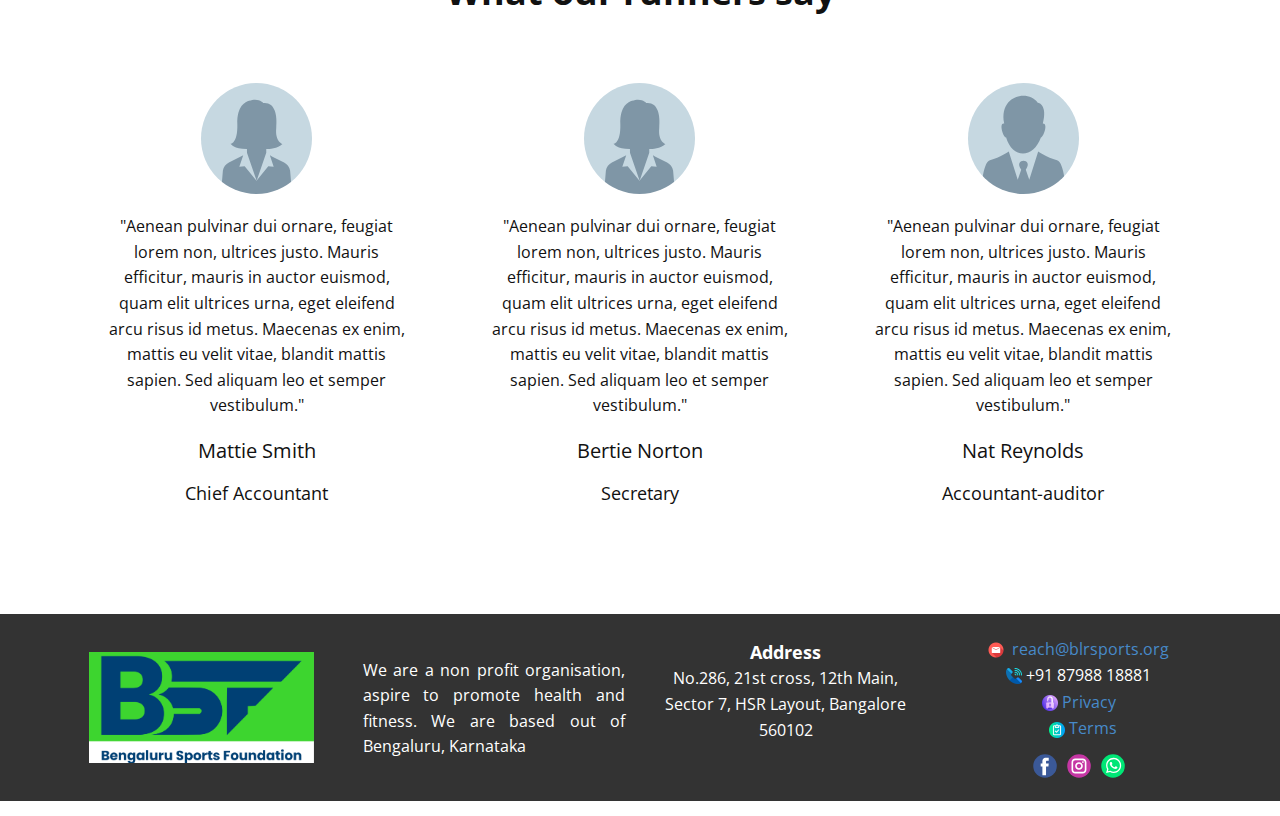
==== commit 3db2d524: "update" ====
--- a/beyond_2nd.html
+++ b/beyond_2nd.html
@@ -33,7 +33,7 @@
     <meta property="og:type" content="website">
   </head>
   <body class="u-body u-xl-mode"><header class="u-align-right u-clearfix u-header u-palette-2-light-3 u-sticky u-sticky-6d81 u-header" id="sec-6bc1"><div class="u-clearfix u-sheet u-sheet-1">
-        <a href="Home.html" data-page-id="2888325626" class="u-image u-logo u-image-1" data-image-width="316" data-image-height="316" title="Home">
+        <a href="Home.html#landing" data-page-id="2888325626" class="u-image u-logo u-image-1" data-image-width="316" data-image-height="316" title="Home">
           <img src="images/logo.png" class="u-logo-image u-logo-image-1">
         </a>
         <nav class="u-align-right u-menu u-menu-dropdown u-menu-open-right u-offcanvas u-menu-1">
--- a/nicepage.css
+++ b/nicepage.css
@@ -37354,6 +37354,8 @@
 .u-header .u-image-1 {
   width: 72px;
   height: 72px;
+  box-shadow: 0 0 8px 0 rgba(128,128,128,1);
+  filter: brightness(0.2);
   margin: 10px 1068px 0 auto;
 }
 
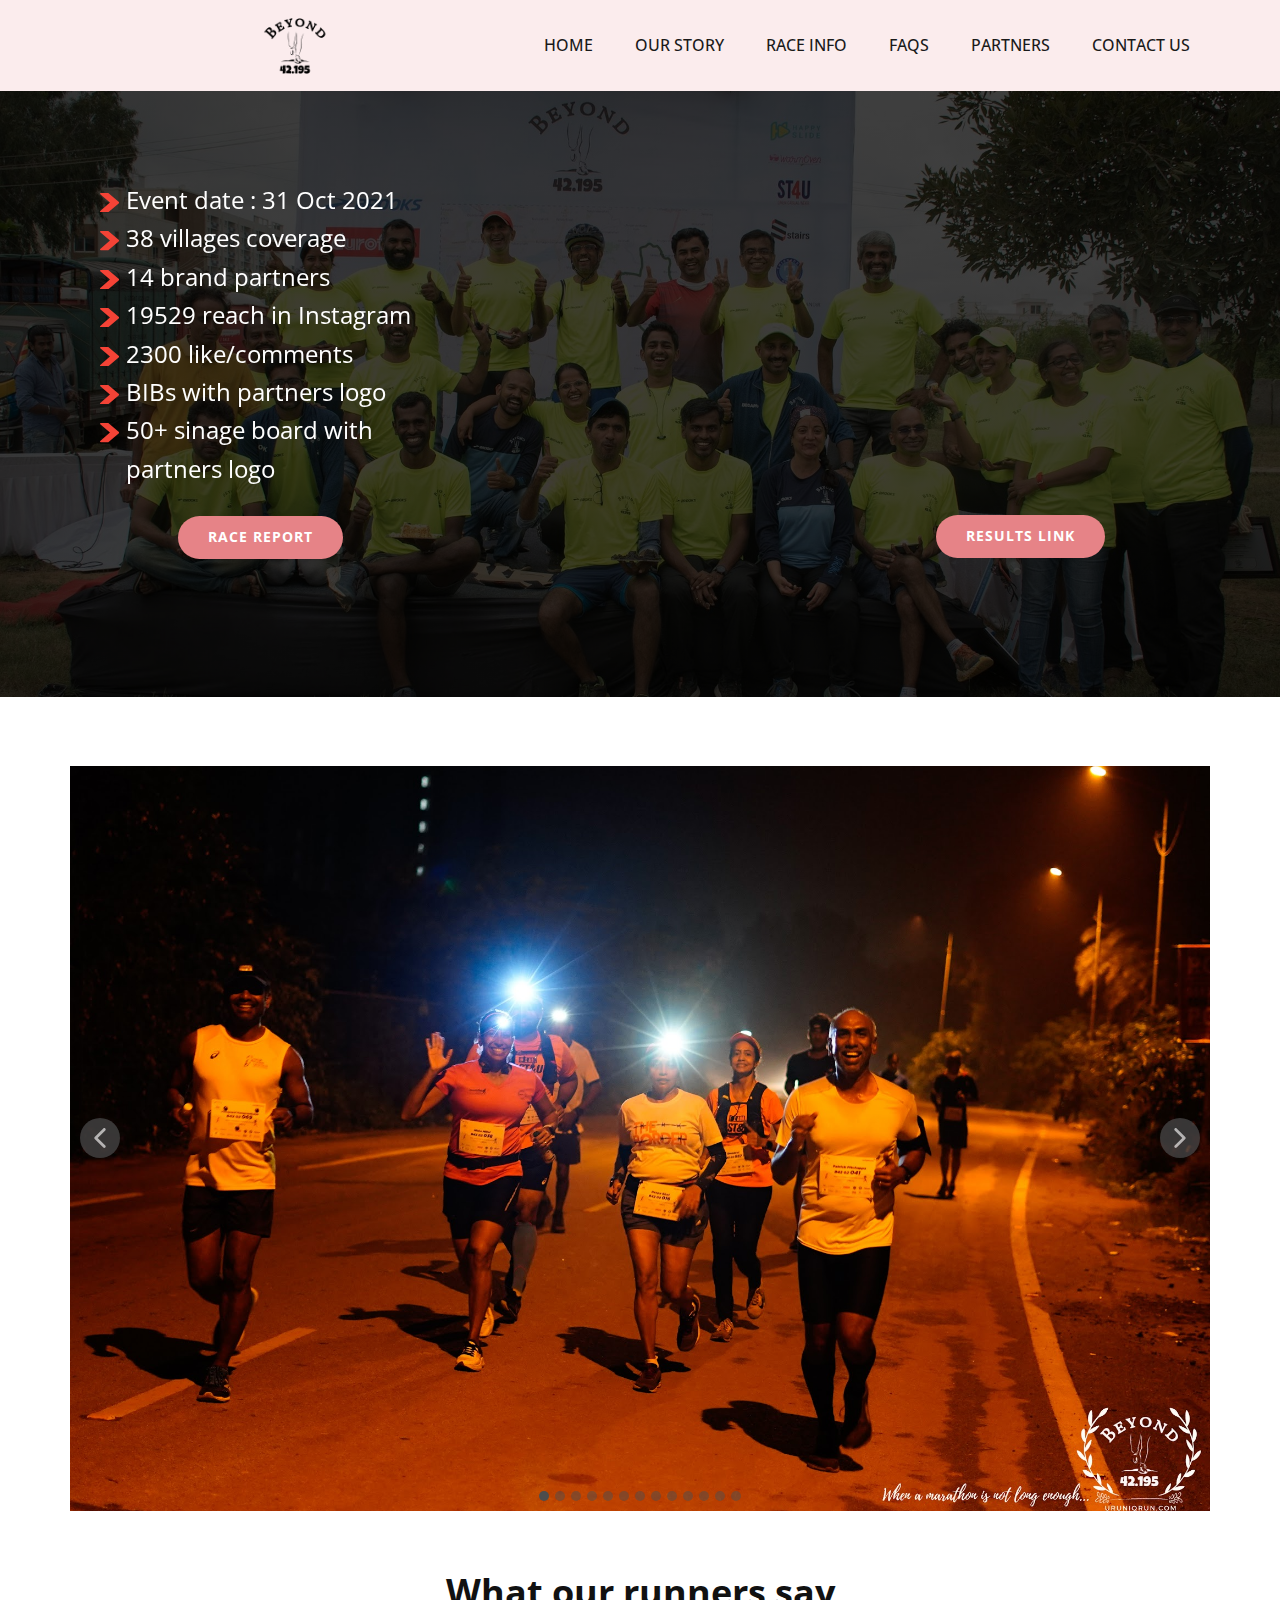
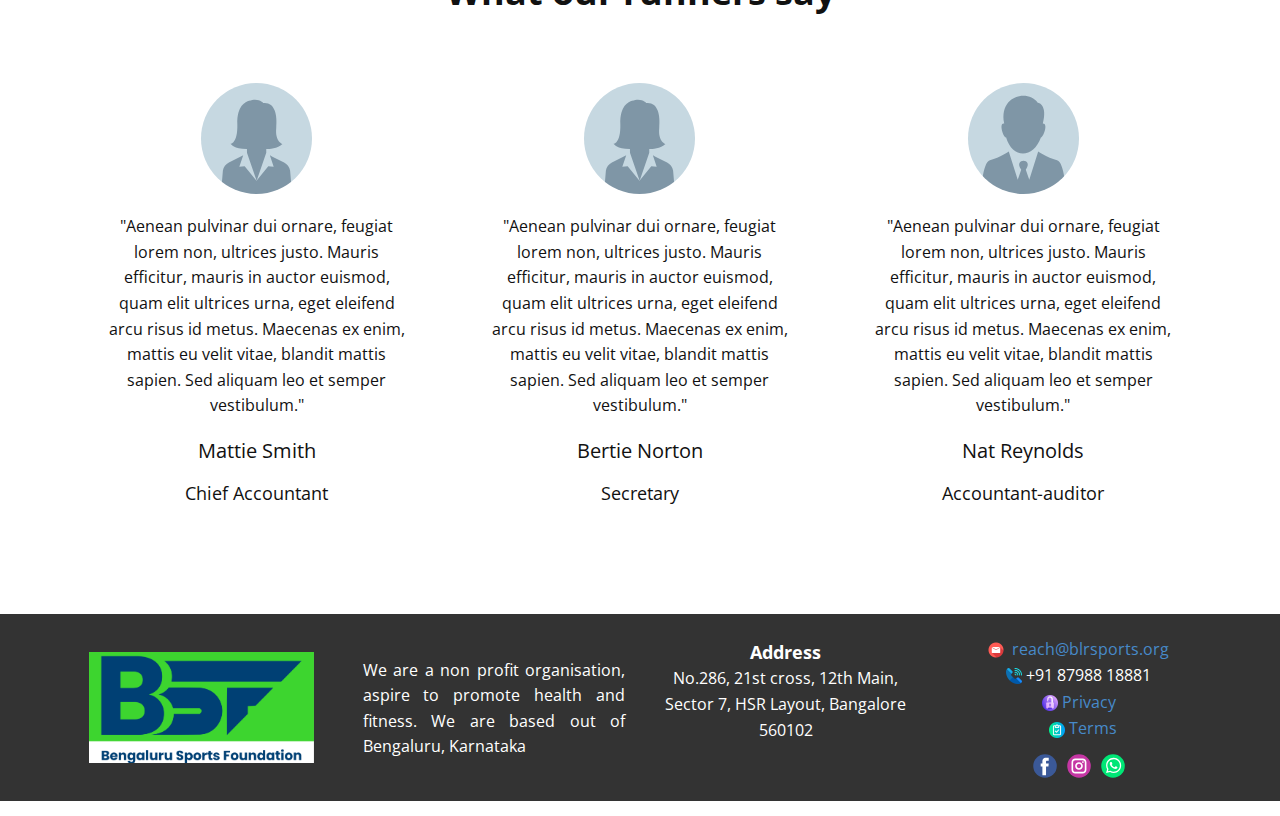
==== commit b9e175d6: "change" ====
--- a/beyond_2nd.html
+++ b/beyond_2nd.html
@@ -9,7 +9,6 @@
 <link rel="stylesheet" href="beyond_2nd.css" media="screen">
     <script class="u-script" type="text/javascript" src="jquery.js" defer=""></script>
     <script class="u-script" type="text/javascript" src="nicepage.js" defer=""></script>
-    <meta name="generator" content="Nicepage 4.13.4, nicepage.com">
     <link id="u-theme-google-font" rel="stylesheet" href="https://fonts.googleapis.com/css?family=Roboto:100,100i,300,300i,400,400i,500,500i,700,700i,900,900i|Open+Sans:300,300i,400,400i,500,500i,600,600i,700,700i,800,800i">
     <link id="u-page-google-font" rel="stylesheet" href="https://fonts.googleapis.com/css?family=Open+Sans:300,300i,400,400i,500,500i,600,600i,700,700i,800,800i">
     
--- a/nicepage.css
+++ b/nicepage.css
@@ -37352,11 +37352,10 @@
 }
 
 .u-header .u-image-1 {
-  width: 72px;
-  height: 72px;
-  box-shadow: 0 0 8px 0 rgba(128,128,128,1);
+  width: 70px;
+  height: 71px;
   filter: brightness(0.2);
-  margin: 10px 1068px 0 auto;
+  margin: 10px auto 0 190px;
 }
 
 .u-header .u-logo-image-1 {
@@ -37365,7 +37364,7 @@
 }
 
 .u-header .u-menu-1 {
-  margin: -54px 0 0 auto;
+  margin: -54px 0 28px auto;
 }
 
 .u-header .u-nav-1 {
@@ -37378,12 +37377,9 @@
   font-size: 1.25rem;
 }
 @media (max-width: 1199px) {
-  .u-header .u-sheet-1 {
-    min-height: 91px;
-  }
-
   .u-header .u-image-1 {
     margin-right: 868px;
+    margin-left: 190px;
   }
 
   .u-header .u-menu-1 {
@@ -37403,9 +37399,14 @@
 @media (max-width: 767px) {
   .u-header .u-image-1 {
     margin-right: 613px;
-  }
-}
-
+    margin-left: 143px;
+  }
+}
+@media (max-width: 575px) {
+  .u-header .u-image-1 {
+    margin-left: 90px;
+  }
+}
 .u-footer .u-sheet-1 {
   min-height: 187px;
 }
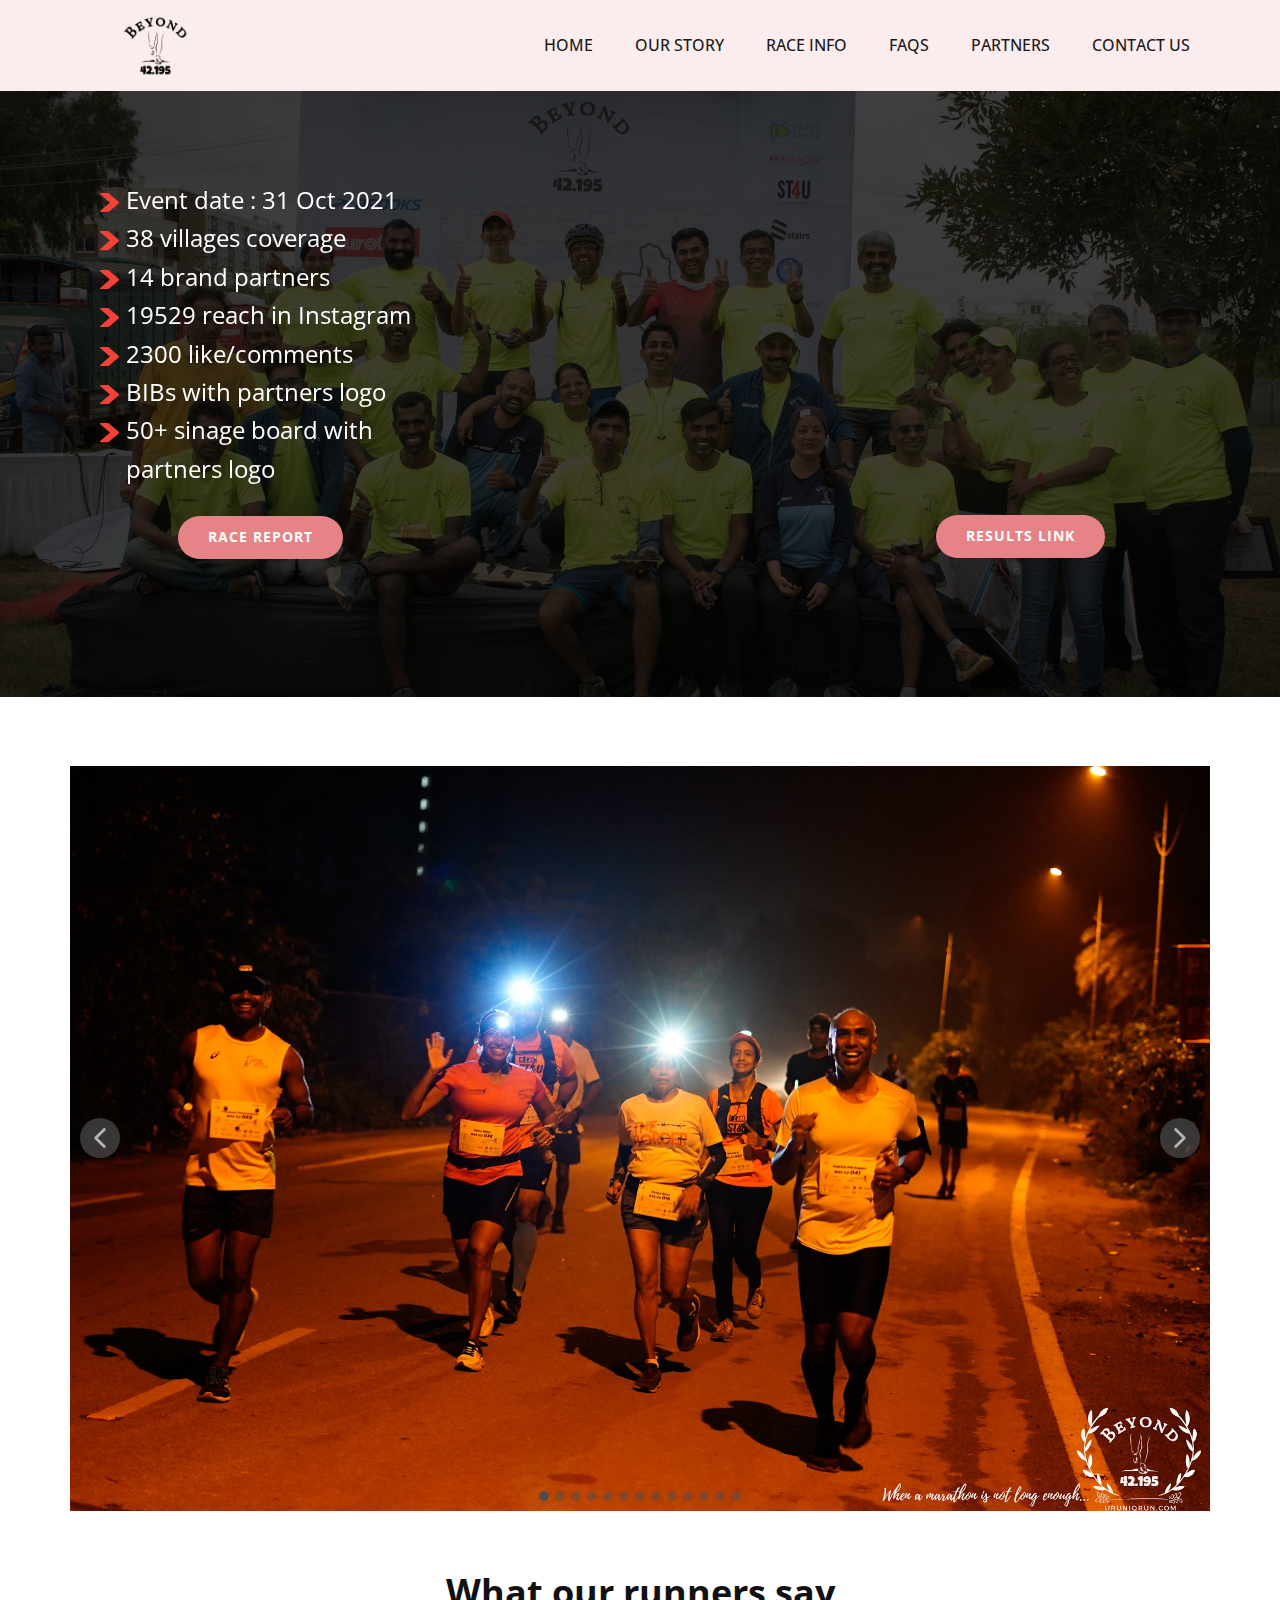
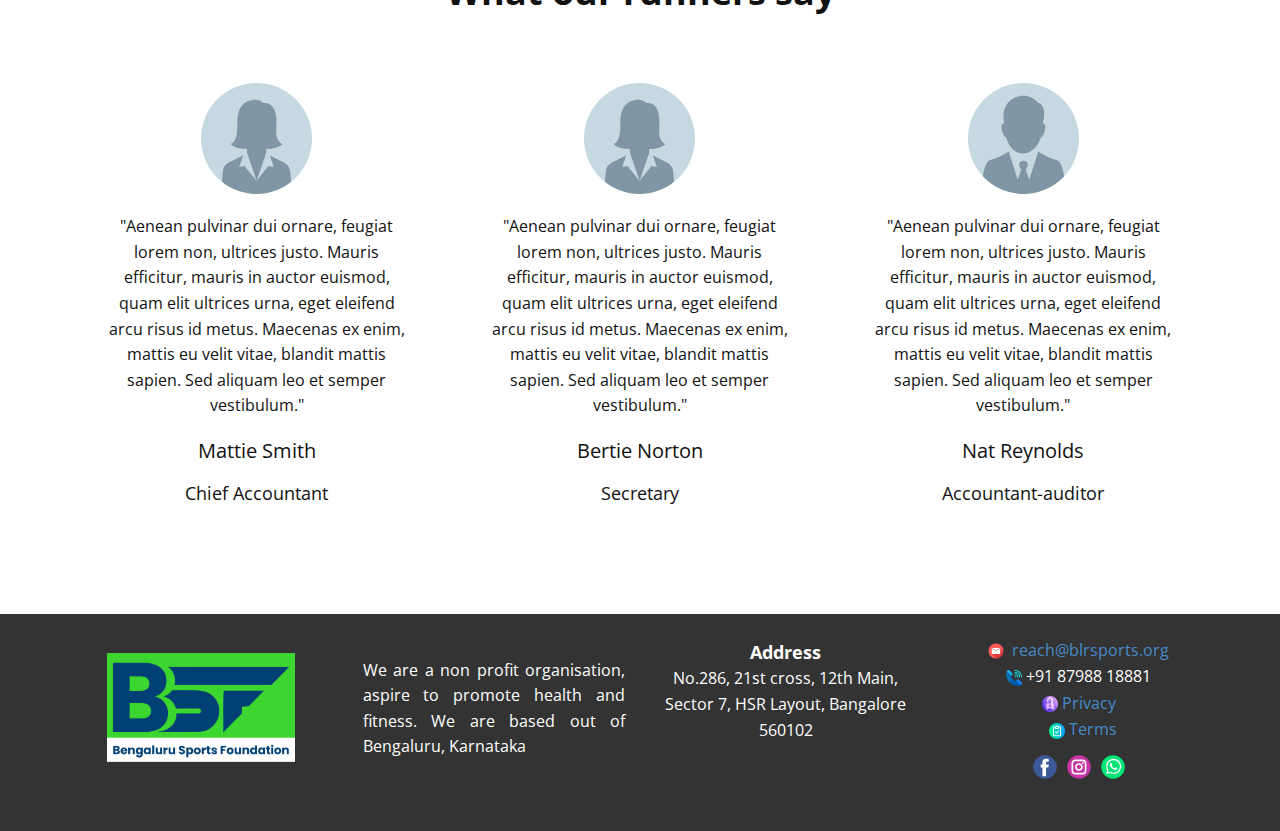
==== commit d6dafd66: "style 2" ====
--- a/beyond_2nd.html
+++ b/beyond_2nd.html
@@ -9,6 +9,7 @@
 <link rel="stylesheet" href="beyond_2nd.css" media="screen">
     <script class="u-script" type="text/javascript" src="jquery.js" defer=""></script>
     <script class="u-script" type="text/javascript" src="nicepage.js" defer=""></script>
+    <meta name="generator" content="Nicepage 4.13.4, nicepage.com">
     <link id="u-theme-google-font" rel="stylesheet" href="https://fonts.googleapis.com/css?family=Roboto:100,100i,300,300i,400,400i,500,500i,700,700i,900,900i|Open+Sans:300,300i,400,400i,500,500i,600,600i,700,700i,800,800i">
     <link id="u-page-google-font" rel="stylesheet" href="https://fonts.googleapis.com/css?family=Open+Sans:300,300i,400,400i,500,500i,600,600i,700,700i,800,800i">
     
@@ -206,7 +207,7 @@
           <div class="u-carousel-inner u-gallery-inner" role="listbox">
             <div class="u-active u-carousel-item u-effect-fade u-gallery-item u-carousel-item-1">
               <div class="u-back-slide" data-image-width="2074" data-image-height="1383">
-                <img class="u-back-image u-expanded" src="images/1-19.jpeg">
+                <img class="u-back-image u-expanded" src="images/1-20.jpeg">
               </div>
               <div class="u-align-center u-over-slide u-shading u-valign-bottom u-over-slide-1">
                 <h3 class="u-gallery-heading">Starts when the city sleeps</h3>
@@ -444,8 +445,8 @@
           <div class="u-gutter-0 u-layout">
             <div class="u-layout-row">
               <div class="u-align-center-sm u-align-center-xs u-align-left-md u-align-left-xl u-container-style u-layout-cell u-left-cell u-size-15 u-layout-cell-1">
-                <div class="u-container-layout u-container-layout-1">
-                  <img class="u-expanded-width u-image u-image-default u-image-1" src="images/bsf-logo.png" alt="" data-image-width="1231" data-image-height="679">
+                <div class="u-container-layout u-valign-middle u-container-layout-1">
+                  <img class="u-image u-image-1" src="images/bsf-logo.png" data-image-width="1231" data-image-height="679">
                 </div>
               </div>
               <div class="u-align-justify-lg u-align-justify-md u-align-justify-sm u-align-justify-xl u-container-style u-layout-cell u-size-15 u-layout-cell-2">
@@ -462,9 +463,9 @@
                 </div>
               </div>
               <div class="u-container-style u-layout-cell u-size-15 u-layout-cell-4">
-                <div class="u-container-layout u-valign-middle u-container-layout-4">
+                <div class="u-container-layout u-container-layout-4">
                   <div class="u-align-center u-container-style u-expanded-width u-group u-shape-rectangle u-group-1">
-                    <div class="u-container-layout u-valign-bottom">
+                    <div class="u-container-layout">
                       <p class="u-text u-text-3"><span class="u-file-icon u-icon"><img src="images/6806987.png" alt=""></span> &nbsp;<a href="mailto:reach@blrsports.org" class="u-active-none u-border-none u-btn u-button-style u-hover-none u-none u-text-palette-1-base u-btn-1">reach@blrsports.org</a>
                         <br><span class="u-file-icon u-icon"><img src="images/561253.png" alt=""></span>&nbsp;+91 87988 18881<br><span class="u-file-icon u-icon u-icon-3"><img src="images/7477836.png" alt=""></span>&nbsp;<a href="Privacy.html" data-page-id="171068304" class="u-active-none u-border-none u-btn u-button-link u-button-style u-hover-none u-none u-text-palette-1-base u-btn-2" target="_blank">Privacy</a>
                         <br><span class="u-icon"></span>&nbsp; <span class="u-file-icon u-icon"><img src="images/1692465.png" alt=""></span>&nbsp;<a href="Terms.html" data-page-id="85112421" class="u-active-none u-border-none u-btn u-button-link u-button-style u-hover-none u-none u-text-palette-1-base u-btn-3">Terms</a>
--- a/nicepage.css
+++ b/nicepage.css
@@ -37352,10 +37352,10 @@
 }
 
 .u-header .u-image-1 {
-  width: 70px;
-  height: 71px;
+  width: 71px;
+  height: 73px;
   filter: brightness(0.2);
-  margin: 10px auto 0 190px;
+  margin: 9px auto 0 50px;
 }
 
 .u-header .u-logo-image-1 {
@@ -37364,7 +37364,7 @@
 }
 
 .u-header .u-menu-1 {
-  margin: -54px 0 28px auto;
+  margin: -55px 0 28px auto;
 }
 
 .u-header .u-nav-1 {
@@ -37379,12 +37379,12 @@
 @media (max-width: 1199px) {
   .u-header .u-image-1 {
     margin-right: 868px;
-    margin-left: 190px;
+    margin-left: 50px;
   }
 
   .u-header .u-menu-1 {
     width: auto;
-    margin-top: -54px;
+    margin-top: -55px;
   }
 
   .u-header .u-nav-1 {
@@ -37399,21 +37399,16 @@
 @media (max-width: 767px) {
   .u-header .u-image-1 {
     margin-right: 613px;
-    margin-left: 143px;
-  }
-}
-@media (max-width: 575px) {
-  .u-header .u-image-1 {
-    margin-left: 90px;
-  }
-}
+  }
+}
+
 .u-footer .u-sheet-1 {
-  min-height: 187px;
+  min-height: 217px;
 }
 
 .u-footer .u-layout-wrap-1 {
   margin-top: 0;
-  margin-bottom: 0;
+  margin-bottom: 30px;
 }
 
 .u-footer .u-layout-cell-1 {
@@ -37425,8 +37420,9 @@
 }
 
 .u-footer .u-image-1 {
-  height: 111px;
-  margin: 18px 0 0;
+  height: 109px;
+  width: 188px;
+  margin: 0 auto;
 }
 
 .u-footer .u-layout-cell-2 {
@@ -37463,9 +37459,10 @@
 }
 
 .u-footer .u-group-1 {
-  min-height: 139px;
-  margin-top: 0;
+  min-height: 162px;
+  margin-top: 24px;
   margin-bottom: 0;
+  height: auto;
 }
 
 .u-footer .u-text-3 {
@@ -37528,9 +37525,8 @@
   }
 
   .u-footer .u-image-1 {
-    height: 88px;
-    margin-right: initial;
-    margin-left: initial;
+    height: 101px;
+    width: 174px;
   }
 
   .u-footer .u-layout-cell-2 {
@@ -37550,6 +37546,10 @@
     min-height: 179px;
   }
 
+  .u-footer .u-group-1 {
+    height: auto;
+  }
+
   .u-footer .u-text-3 {
     margin-left: 0;
     margin-right: 0;
@@ -37570,9 +37570,8 @@
   }
 
   .u-footer .u-image-1 {
-    height: 90px;
-    margin-right: initial;
-    margin-left: initial;
+    height: 69px;
+    width: 119px;
   }
 
   .u-footer .u-layout-cell-2 {
@@ -37600,22 +37599,10 @@
     padding-left: 10px;
     padding-right: 10px;
   }
-
-  .u-footer .u-image-1 {
-    height: 232px;
-    margin-right: initial;
-    margin-left: initial;
-  }
 }
 @media (max-width: 575px) {
   .u-footer .u-layout-cell-1 {
     min-height: 259px;
-  }
-
-  .u-footer .u-image-1 {
-    height: 143px;
-    margin-right: initial;
-    margin-left: initial;
   }
 }
 
